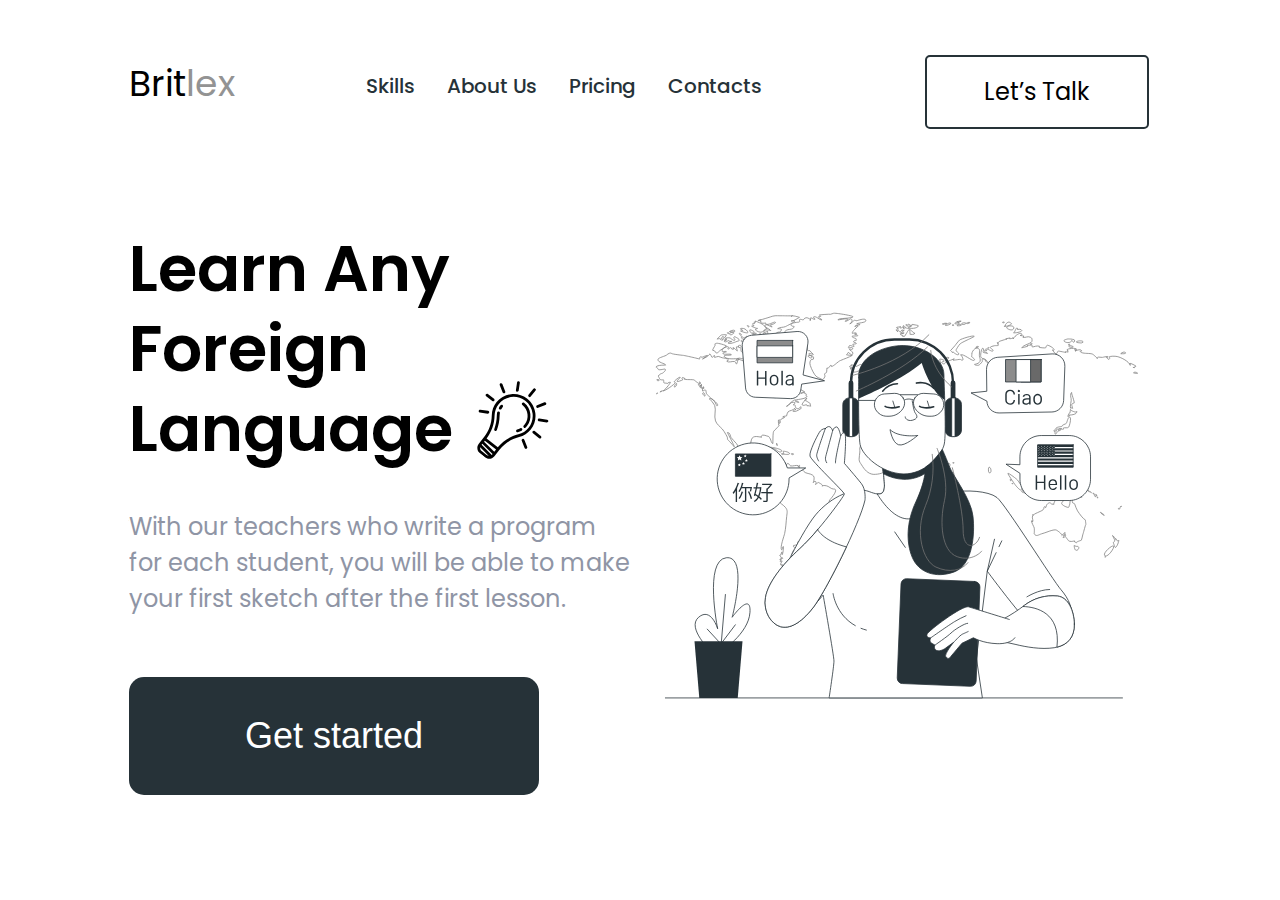
==== project_2/index.html @ 54bc0001 "add files: project_1 and project 2" ====
<!DOCTYPE html>
<html lang="en">

<head>
    <meta charset="UTF-8">
    <meta http-equiv="X-UA-Compatible" content="IE=edge">
    <meta name="viewport" content="width=device-width, initial-scale=1.0">
    <title>Document</title>
    <link rel="stylesheet" href="style.css">
    <style>
        @import url('https://fonts.googleapis.com/css2?family=Poppins:wght@100;200;300;400;500;600;700;800;900&display=swap');
    </style>
</head>

<body>
    <div class="wrapper">
        <header class="header">
            <div class="header_left">Brit<span class="header_left__color">lex</span></div>
            <nav class="header_center">
                <!-- <li><a name="firstDisplay">Home</a></li> -->
                <li><a href="skillsLink">Skills</a></li>
                <li><a href="aboutLink">About Us</a></li>
                <li><a href="pricingLink">Pricing</a></li>
                <li><a href="contactsLink">Contacts</a></li>
                <img class="header_center__burger" src="img/burger.svg" alt="menu">
            </nav>
            <button class="header_right">Let’s Talk</button>
        </header>
        <main class="content">
            <div class="firstDisplay">
                <div class="firstDisplay_left">
                    <h1 class="firstDisplay_left__headding">Learn<span> Any Foreign Language</span></h1>
                    <p class="firstDisplay_left__paragraph">With our teachers who write a program for each student, you
                        will be able to make your
                        first sketch after the first lesson.</p>
                    <button class="firstDisplay_left__btn">Get started</button>
                </div>
                <div class="firstDisplay_right"></div>
            </div>
        </main>
        <footer class=""></footer>
    </div>
</body>

</html>
---- project_2/style.css ----
html,
body {
  height: 100%;
  margin: 0;
  padding: 0;
  font-family: Poppins;
}

main {
  -webkit-box-flex: 1;
      -ms-flex: 1 1 auto;
          flex: 1 1 auto;
}

.wrapper {
  min-height: 100%;
  display: -webkit-box;
  display: -ms-flexbox;
  display: flex;
  -webkit-box-orient: vertical;
  -webkit-box-direction: normal;
      -ms-flex-direction: column;
          flex-direction: column;
}

.header {
  display: -webkit-box;
  display: -ms-flexbox;
  display: flex;
  -webkit-box-pack: justify;
      -ms-flex-pack: justify;
          justify-content: space-between;
}

.header_left {
  margin-left: 129px;
  margin-top: 57px;
  font-weight: 400;
  font-size: 36px;
  line-height: 54px;
  color: #000000;
}

.header_left__color {
  color: #939393;
}

@media (max-width: 1200px) {
  .header_left {
    margin-left: 80px;
  }
}

@media (max-width: 992px) {
  .header_left {
    margin-left: 31px;
    margin-top: 32px;
    font-size: 30px;
    line-height: 45px;
  }
}

@media (max-width: 767px) {
  .header_left {
    margin-top: 46px;
  }
}

@media (max-width: 320px) {
  .header_left {
    margin-top: 36px;
    margin-left: 14px;
  }
}

.header_center {
  display: -webkit-box;
  display: -ms-flexbox;
  display: flex;
  list-style-type: none;
  margin-top: 71px;
}

.header_center__burger {
  display: none;
}

.header_center > li > a:not(last-child) {
  margin-right: 32px;
}

.header_center > li > a {
  text-decoration: none;
  font-weight: 500;
  font-size: 20px;
  line-height: 30px;
  color: #263238;
}

@media (max-width: 992px) {
  .header_center {
    margin-top: 44px;
    font-size: 16px;
    line-height: 24px;
  }
  .header_center > li > a:not(last-child) {
    margin-right: 24px;
  }
}

@media (max-width: 767px) {
  .header_center > li > a {
    display: none;
  }
  .header_center__burger {
    display: block;
    margin-right: 38px;
    width: 30px;
  }
}

@media (max-width: 575px) {
  .header_center__burger {
    width: 42px;
  }
}

@media (max-width: 320px) {
  .header_center {
    margin-top: 36px;
  }
  .header_center__burger {
    width: 34px;
    margin-right: 16px;
  }
}

.header_right {
  margin-top: 55px;
  margin-right: 131px;
  padding: 17px 57px;
  background: white;
  border: 2px solid #263238;
  font-family: inherit;
  font-weight: 400;
  font-size: 24px;
  line-height: 36px;
  color: #000000;
  -webkit-box-sizing: border-box;
          box-sizing: border-box;
  border-radius: 5px;
}

@media (max-width: 1200px) {
  .header_right {
    margin-right: 80px;
  }
}

@media (max-width: 992px) {
  .header_right {
    margin-top: 25px;
    margin-right: 31px;
    padding: 12px 40px;
    font-size: 18px;
    line-height: 27px;
  }
}

@media (max-width: 767px) {
  .header_right {
    display: none;
  }
}

.firstDisplay {
  display: -webkit-box;
  display: -ms-flexbox;
  display: flex;
}

@media (max-width: 575px) {
  .firstDisplay {
    display: -webkit-box;
    display: -ms-flexbox;
    display: flex;
    -webkit-box-orient: vertical;
    -webkit-box-direction: reverse;
        -ms-flex-direction: column-reverse;
            flex-direction: column-reverse;
  }
}

@media (min-width: 1650px) {
  .firstDisplay {
    -webkit-box-pack: justify;
        -ms-flex-pack: justify;
            justify-content: space-between;
  }
}

.firstDisplay_left {
  background-image: url(img/bulb.svg);
  background-repeat: no-repeat;
  background-position: 83% 29%;
  margin-left: 129px;
  margin-top: 100px;
}

@media (max-width: 1100px) {
  .firstDisplay_left {
    margin-left: 70px;
  }
}

@media (max-width: 992px) {
  .firstDisplay_left {
    margin-left: 29px;
    margin-top: 80px;
    background-position: 88% 19%;
    background-size: 80px;
  }
}

@media (max-width: 767px) {
  .firstDisplay_left {
    margin-left: 40px;
    margin-top: 68px;
    background-size: 70px;
    background-position: 75% 11%;
  }
}

@media (max-width: 575px) {
  .firstDisplay_left {
    background-image: none;
    margin: 0;
    -ms-flex-item-align: center;
        align-self: center;
    display: -webkit-box;
    display: -ms-flexbox;
    display: flex;
    -webkit-box-orient: vertical;
    -webkit-box-direction: normal;
        -ms-flex-direction: column;
            flex-direction: column;
    -webkit-box-align: center;
        -ms-flex-align: center;
            align-items: center;
    text-align: center;
  }
}

.firstDisplay_left__headding {
  font-weight: 600;
  font-size: 64px;
  line-height: 80px;
  color: #000000;
  display: -webkit-box;
  display: -ms-flexbox;
  display: flex;
  -webkit-box-orient: vertical;
  -webkit-box-direction: normal;
      -ms-flex-direction: column;
          flex-direction: column;
  width: 390px;
  margin: 0;
}

@media (max-width: 992px) {
  .firstDisplay_left__headding {
    font-size: 48px;
    line-height: 64px;
  }
}

@media (max-width: 767px) {
  .firstDisplay_left__headding {
    font-size: 36px;
    line-height: 45px;
  }
}

@media (max-width: 575px) {
  .firstDisplay_left__headding {
    display: -webkit-box;
    display: -ms-flexbox;
    display: flex;
    -webkit-box-orient: horizontal;
    -webkit-box-direction: normal;
        -ms-flex-direction: row;
            flex-direction: row;
    font-size: 34px;
    line-height: 45px;
    width: auto;
    margin: 16px 42px 0;
  }
}

.firstDisplay_left__headding > span {
  display: contents;
}

@media (max-width: 320px) {
  .firstDisplay_left__headding {
    font-size: 24px;
    line-height: 36px;
    margin: 16px 50px 20px 50px;
  }
}

.firstDisplay_left__paragraph {
  font-weight: 400;
  font-size: 24px;
  line-height: 36px;
  color: #8F95A5;
  max-width: 630px;
  margin: 40px 0 60px 0;
}

@media (max-width: 1300px) {
  .firstDisplay_left__paragraph {
    max-width: 506px;
  }
}

@media (max-width: 992px) {
  .firstDisplay_left__paragraph {
    font-size: 20px;
    line-height: 30px;
    margin: 28px 0 32px 0;
    max-width: 420px;
  }
}

@media (max-width: 767px) {
  .firstDisplay_left__paragraph {
    font-size: 16px;
    line-height: 24px;
    max-width: 336px;
    margin: 25px 0 32px 0;
  }
}

@media (max-width: 575px) {
  .firstDisplay_left__paragraph {
    max-width: -webkit-fit-content;
    max-width: -moz-fit-content;
    max-width: fit-content;
    margin: 26px 42px 37px 42px;
  }
}

@media (max-width: 320px) {
  .firstDisplay_left__paragraph {
    font-size: 14px;
    line-height: 21px;
    margin: 8px 14px 24px 14px;
  }
}

.firstDisplay_left__btn {
  background: #263238;
  border-radius: 15px;
  font-weight: 400;
  font-size: 36px;
  line-height: 54px;
  color: white;
  padding: 32px 116px;
  border: none;
  -webkit-box-sizing: border-box;
          box-sizing: border-box;
}

@media (max-width: 992px) {
  .firstDisplay_left__btn {
    padding: 22px 78px;
    font-size: 24px;
    line-height: 36px;
    border-radius: 5px;
  }
}

@media (max-width: 767px) {
  .firstDisplay_left__btn {
    padding: 19px 67px;
    font-size: 18px;
    line-height: 27px;
    border-radius: 5px;
  }
}

@media (max-width: 575px) {
  .firstDisplay_left__btn {
    padding: 24px 101px;
  }
}

@media (max-width: 320px) {
  .firstDisplay_left__btn {
    padding: 18px 99px;
    margin: 16px;
    font-size: 16px;
    line-height: 24px;
  }
}

.firstDisplay_right {
  margin-top: 20px;
  background-image: url(img/firstDisplayGirl.svg);
  background-repeat: no-repeat;
  background-position: 63%;
  height: 661px;
  width: 661px;
}

@media (min-width: 1650px) {
  .firstDisplay_right {
    margin-right: 131px;
  }
}

@media (max-width: 1400px) {
  .firstDisplay_right {
    height: 640px;
    width: 560px;
    background-position: 64% 52%;
  }
}

@media (max-width: 1300px) {
  .firstDisplay_right {
    height: 660px;
    width: 524px;
    background-position: 64% 52%;
  }
}

@media (max-width: 1299.9px) and (min-width: 992.1px) {
  .firstDisplay_right {
    background-size: contain;
  }
}

@media (max-width: 992px) {
  .firstDisplay_right {
    background-position: 50% 11%;
    background-size: contain;
  }
}

@media (max-width: 767px) {
  .firstDisplay_right {
    margin-right: 16px;
    background-position: 91% 11%;
    height: 660px;
    width: 340px;
  }
}

@media (max-width: 575px) {
  .firstDisplay_right {
    margin: 0;
    width: 400px;
    height: 400px;
    -ms-flex-item-align: center;
        -ms-grid-row-align: center;
        align-self: center;
  }
}

@media (max-width: 320px) {
  .firstDisplay_right {
    width: 299px;
    height: 299px;
  }
}
/*# sourceMappingURL=style.css.map */
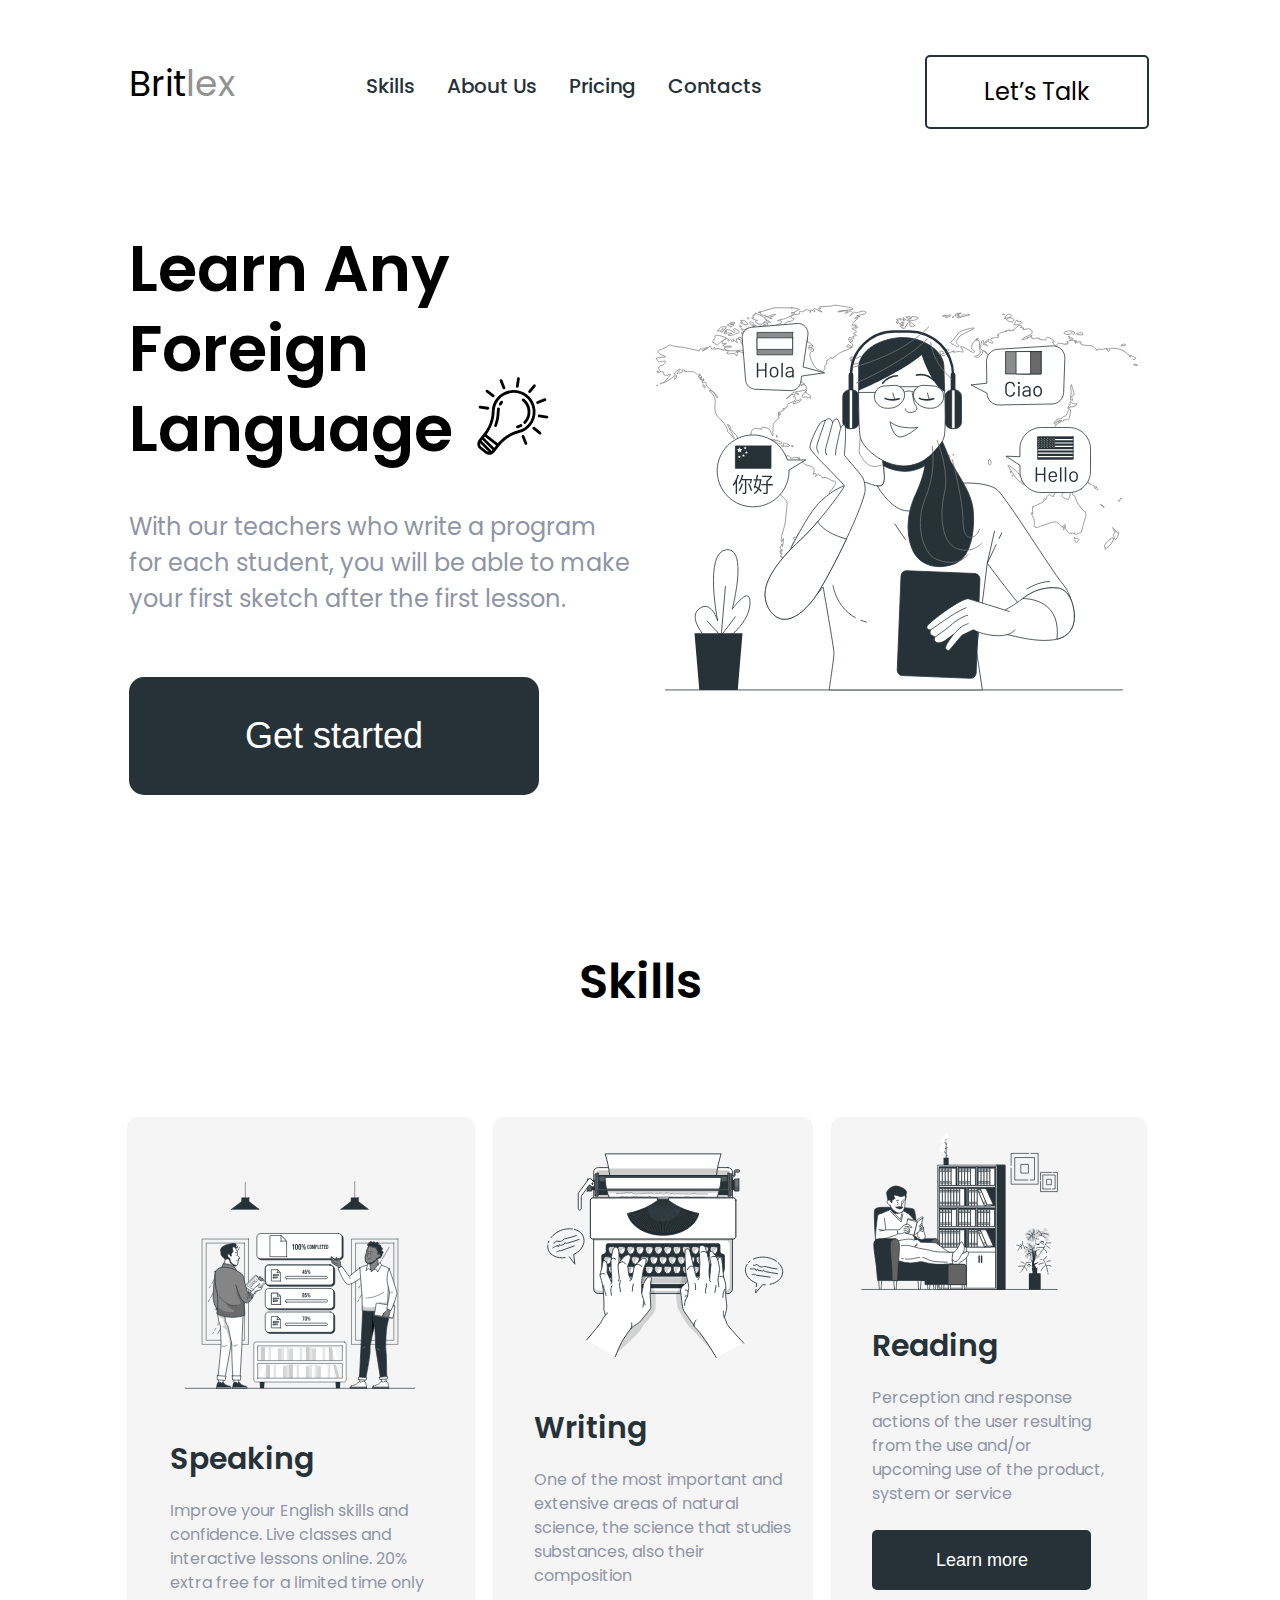
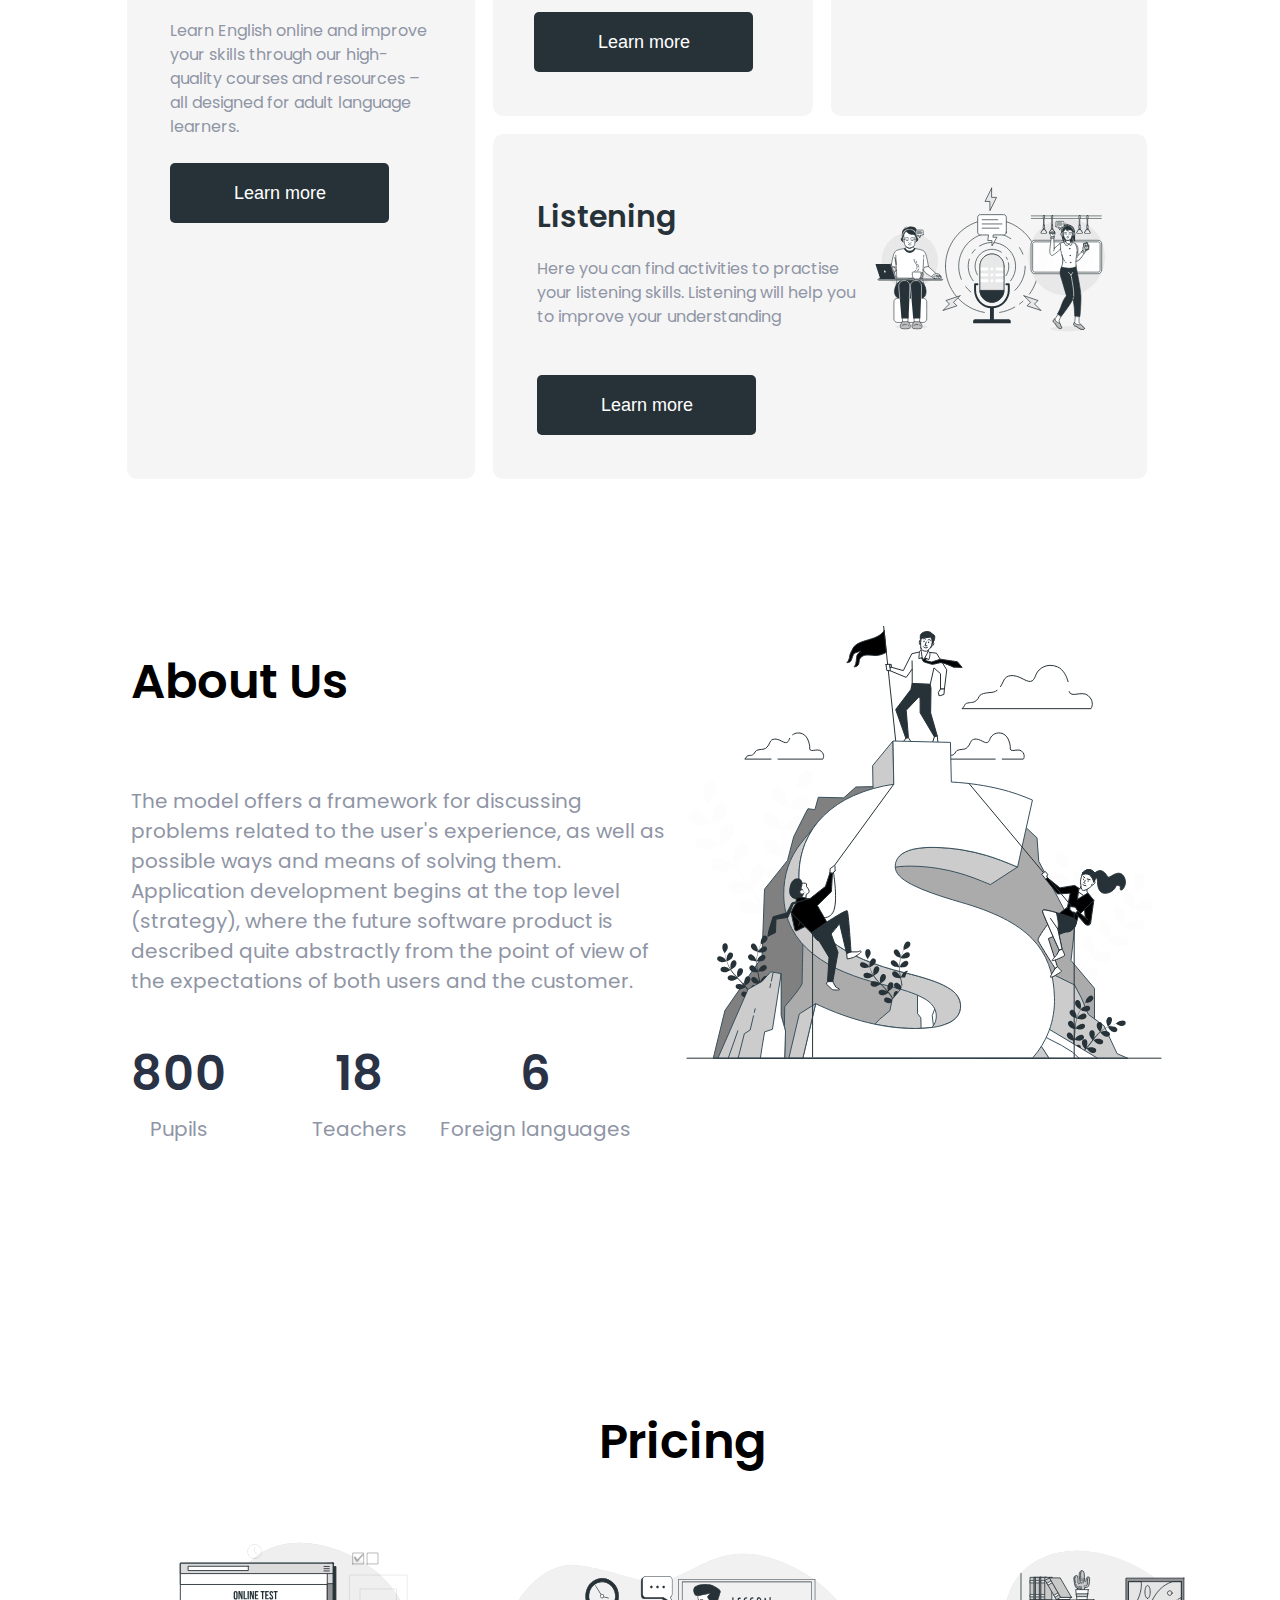
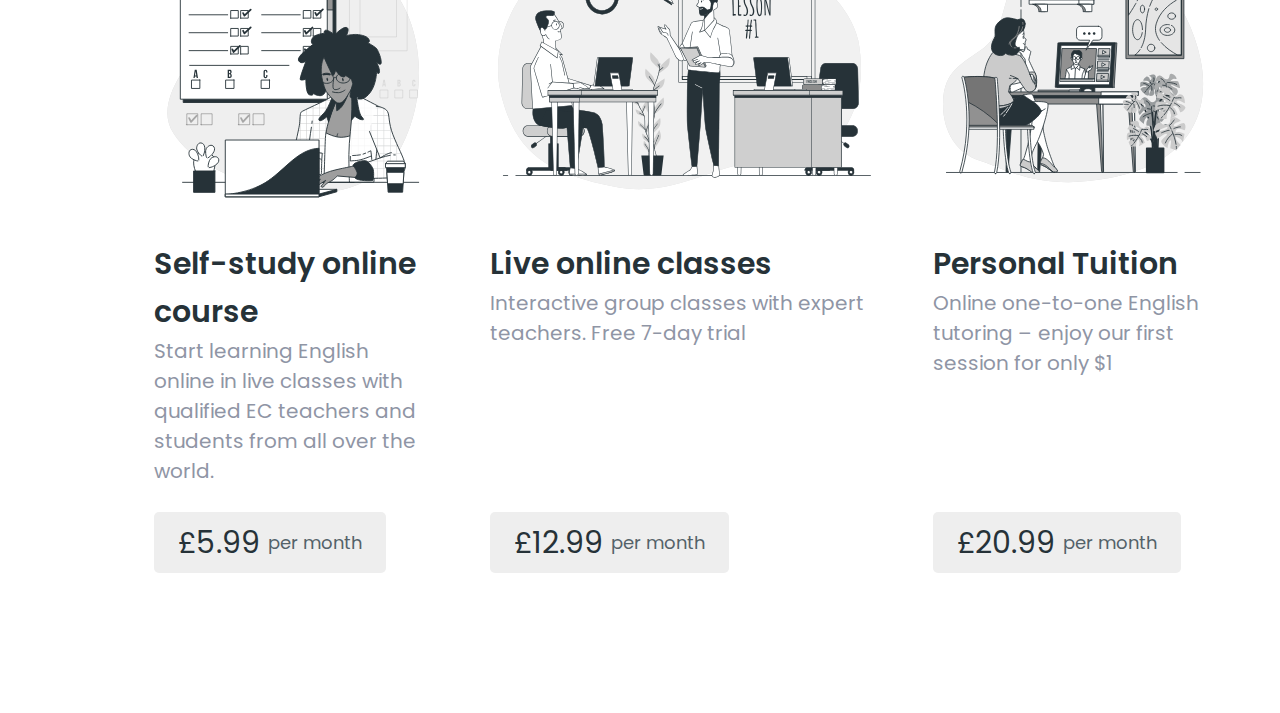
==== commit b0c1fb43: "uploading files for the second project" ====
--- a/project_2/index.html
+++ b/project_2/index.html
@@ -37,8 +37,125 @@
                 </div>
                 <div class="firstDisplay_right"></div>
             </div>
-        </main>
-        <footer class=""></footer>
+            <div class="skills">
+                <h2 class="skills_headding">Skills</h2>
+                <div class="skills_card">
+                    <div class="skills_cardOne">
+                        <div>
+                            <img src="img/cardOne.svg" alt="">
+                            <h3>Speaking</h3>
+                            <p>Improve your English skills and confidence.
+                                Live classes and interactive lessons online.
+                                20% extra free for a limited time only <br>
+                                <br>
+                                Learn English online and improve your
+                                skills through our high-quality courses
+                                and resources – all designed for adult language learners.
+                            </p>
+                        </div>
+                        <button>Learn more</button>
+                    </div>
+                    <div class="skills_cardTwo">
+                        <div>
+                            <img src="img/cardTwo.svg" alt="">
+                            <h3>Writing</h3>
+                            <p>One of the most important and extensive
+                                areas of natural science, the science that
+                                studies substances, also their composition</p>
+                        </div>
+                        <button>Learn more</button>
+                    </div>
+                    <div class="skills_cardTree">
+                        <div>
+                            <img src="img/cardTree.svg" alt="">
+                            <h3>Reading</h3>
+                            <p>Perception and response actions of the user
+                                resulting from the use and/or upcoming use
+                                of the product, system or service</p>
+                        </div>
+                        <button>Learn more</button>
+                    </div>
+                    <div class="skills_cardFour">
+                        <div class="skills_cardFour__flex">
+                            <div class="skills_cardFour__flexBlock">
+                                <img src="img/cardFour.svg" alt="">
+                                <div>
+                                    <h3>Listening</h3>
+                                    <p>Here you can find activities to practise
+                                        your listening skills. Listening will help you
+                                        to improve your understanding </p>
+                                </div>
+                            </div>
+                        </div>
+                        <button>Learn more</button>
+                    </div>
+                </div>
+            </div>
+            <div class="aboutUs">
+                <h2 class="aboutUs_headding">About Us</h2>
+                <p class="aboutUs_left">The model offers a framework for discussing problems related to the user's
+                    experience, as
+                    well as possible ways and means of solving them. Application development begins at the top
+                    level (strategy), where the future software product is described quite abstractly from the
+                    point of view of the expectations of both users and the customer.
+                </p>
+                <div class="counters_pupils">
+                    <div class="count">800</div>
+                    <div class="text">Pupils</div>
+                </div>
+                <div class="counters_teachers">
+                    <div class="count">18</div>
+                    <div class="text">Teachers</div>
+                </div>
+                <div class="counters_language">
+                    <div class="count">6</div>
+                    <div class="text">Foreign languages</div>
+                </div>
+                <div class="aboutUs_right"><img src="img/aboutUs.svg" alt="picture"></div>
+            </div>
+            <div class="pricing">
+                <h2 class="pricing_headding">Pricing</h2>
+                <div class="pricing_card online">
+                    <img src="img/pricingOne.svg" alt="picture" class="imgEl">
+                    <div class="description">
+                        <h3>Self-study online course</h3>
+                        <p>Start learning English online in live classes
+                            with qualified EC teachers and students
+                            from all over the world.</p>
+                    </div>
+                    <div class="price">
+                        <span class="price_value">£5.99</span>
+                        <span class="price_period">per month</span>
+                    </div>
+                </div>
+                <div class="pricing_card live">
+                    <img src="img/pricingTwo.svg" alt="picture" class="imgEl">
+                    <div class="description">
+                        <h3>Live online classes</h3>
+                        <p>Interactive group classes with expert
+                            teachers. Free 7-day trial</p>
+                    </div>
+                    <div class="price">
+                        <span class="price_value">£12.99</span>
+                        <span class="price_period">per month</span>
+                    </div>
+                </div>
+                <div class="pricing_card personal">
+                    <img src="img/pricingTree.svg" alt="picture" class="imgEl">
+                    <div class="description">
+                        <h3>Personal Tuition</h3>
+                        <p>Online one-to-one English tutoring – enjoy
+                            our first session for only $1</p>
+                    </div>
+                    <div class="price">
+                        <span class="price_value">£20.99</span>
+                        <span class="price_period">per month</span>
+                    </div>
+                </div>
+            </div>
+    </div>
+    </main>
+    <footer class=""></footer>
     </div>
 </body>
 
--- a/project_2/style.css
+++ b/project_2/style.css
@@ -149,6 +149,7 @@
   -webkit-box-sizing: border-box;
           box-sizing: border-box;
   border-radius: 5px;
+  cursor: pointer;
 }
 
 @media (max-width: 1200px) {
@@ -370,6 +371,7 @@
   border: none;
   -webkit-box-sizing: border-box;
           box-sizing: border-box;
+  cursor: pointer;
 }
 
 @media (max-width: 992px) {
@@ -410,7 +412,6 @@
   background-image: url(img/firstDisplayGirl.svg);
   background-repeat: no-repeat;
   background-position: 63%;
-  height: 661px;
   width: 661px;
 }
 
@@ -422,7 +423,6 @@
 
 @media (max-width: 1400px) {
   .firstDisplay_right {
-    height: 640px;
     width: 560px;
     background-position: 64% 52%;
   }
@@ -430,7 +430,6 @@
 
 @media (max-width: 1300px) {
   .firstDisplay_right {
-    height: 660px;
     width: 524px;
     background-position: 64% 52%;
   }
@@ -453,7 +452,6 @@
   .firstDisplay_right {
     margin-right: 16px;
     background-position: 91% 11%;
-    height: 660px;
     width: 340px;
   }
 }
@@ -462,7 +460,6 @@
   .firstDisplay_right {
     margin: 0;
     width: 400px;
-    height: 400px;
     -ms-flex-item-align: center;
         -ms-grid-row-align: center;
         align-self: center;
@@ -472,7 +469,942 @@
 @media (max-width: 320px) {
   .firstDisplay_right {
     width: 299px;
-    height: 299px;
-  }
+  }
+}
+
+.skills {
+  display: -webkit-box;
+  display: -ms-flexbox;
+  display: flex;
+  -webkit-box-orient: vertical;
+  -webkit-box-direction: normal;
+      -ms-flex-direction: column;
+          flex-direction: column;
+  -webkit-box-align: center;
+      -ms-flex-align: center;
+          align-items: center;
+}
+
+@media (max-width: 992px) {
+  .skills {
+    margin-top: 72px;
+  }
+}
+
+.skills_headding {
+  font-weight: 600;
+  font-size: 48px;
+  line-height: 80px;
+  color: #000000;
+  margin-top: 147px;
+  margin-bottom: 0;
+}
+
+@media (max-width: 992px) {
+  .skills_headding {
+    margin-top: 0;
+    font-size: 36px;
+  }
+}
+
+.skills_card {
+  display: -ms-grid;
+  display: grid;
+  -ms-grid-columns: (1fr)[3];
+      grid-template-columns: repeat(3, 1fr);
+  -ms-grid-rows: 1fr 0.64fr;
+      grid-template-rows: 1fr 0.64fr;
+      grid-template-areas: "one two tree"+ "one four four";
+  grid-gap: 18px;
+  margin: 95px 133px 76px 127px;
+}
+
+@media (max-width: 1044px) {
+  .skills_card {
+    margin: 53px 26px 106px 32px;
+  }
+}
+
+@media (max-width: 950px) {
+  .skills_card {
+    margin: 36px 30px 52px 30px;
+  }
+}
+
+@media (max-width: 767px) {
+  .skills_card {
+    margin-bottom: 16px;
+  }
+}
+
+@media (max-width: 724px) {
+  .skills_card {
+    -ms-grid-columns: 1fr 1fr;
+        grid-template-columns: 1fr 1fr;
+    -ms-grid-rows: 1fr 1fr;
+        grid-template-rows: 1fr 1fr;
+        grid-template-areas: "one two"+ "tree four";
+  }
+}
+
+@media (max-width: 486px) {
+  .skills_card {
+    -ms-grid-columns: 1fr;
+        grid-template-columns: 1fr;
+    -ms-grid-rows: 1fr 0.8fr 0.8fr 0.8fr;
+        grid-template-rows: 1fr 0.8fr 0.8fr 0.8fr;
+        grid-template-areas: "one"+ "two"+ "tree"+ "four";
+  }
+}
+
+.skills_cardOne {
+  -ms-grid-row: 1;
+  -ms-grid-row-span: 2;
+  -ms-grid-column: 1;
+  grid-area: one;
+  padding: 35px 45px 92px 43px;
+}
+
+@media (max-width: 1044px) {
+  .skills_cardOne {
+    padding: 0 21px 52px 22px;
+  }
+}
+
+@media (max-width: 950px) {
+  .skills_cardOne {
+    padding: 31px 10px 37px 17px;
+  }
+}
+
+@media (max-width: 575px) {
+  .skills_cardOne {
+    display: -webkit-box;
+    display: -ms-flexbox;
+    display: flex;
+    -webkit-box-orient: vertical;
+    -webkit-box-direction: normal;
+        -ms-flex-direction: column;
+            flex-direction: column;
+    -webkit-box-pack: justify;
+        -ms-flex-pack: justify;
+            justify-content: space-between;
+    padding: 31px 10px 28px 17px;
+  }
+  .skills_cardOne > button {
+    -ms-flex-item-align: start;
+        -ms-grid-row-align: start;
+        align-self: start;
+  }
+}
+
+.skills_cardTwo {
+  -ms-grid-row: 1;
+  -ms-grid-column: 2;
+  grid-area: two;
+  padding: 4px 19px 44px 41px;
+}
+
+@media (max-width: 1044px) {
+  .skills_cardTwo {
+    padding: 5px 10px 30px 29px;
+  }
+}
+
+@media (max-width: 992px) {
+  .skills_cardTwo {
+    padding: 14px 24px 28px 16px;
+    display: -webkit-box;
+    display: -ms-flexbox;
+    display: flex;
+    -webkit-box-orient: vertical;
+    -webkit-box-direction: normal;
+        -ms-flex-direction: column;
+            flex-direction: column;
+    -webkit-box-pack: justify;
+        -ms-flex-pack: justify;
+            justify-content: space-between;
+  }
+  .skills_cardTwo > button {
+    -ms-flex-item-align: start;
+        -ms-grid-row-align: start;
+        align-self: start;
+  }
+}
+
+@media (max-width: 575px) {
+  .skills_cardTwo {
+    /*                 display: flex;
+                flex-direction: column;
+                justify-content: space-between; */
+    padding: 31px 10px 28px 17px;
+  }
+}
+
+.skills_cardTree {
+  -ms-grid-row: 1;
+  -ms-grid-column: 3;
+  grid-area: tree;
+  padding: 9px 43px 44px 41px;
+}
+
+.skills_cardTree div > img {
+  margin-left: -40px;
+}
+
+@media (max-width: 1044px) {
+  .skills_cardTree {
+    padding: 16px 43px 32px 23px;
+  }
+  .skills_cardTree div > img {
+    margin-left: -22px;
+  }
+}
+
+@media (max-width: 992px) {
+  .skills_cardTree {
+    padding: 2px 14px 28px 18px;
+    display: -webkit-box;
+    display: -ms-flexbox;
+    display: flex;
+    -webkit-box-orient: vertical;
+    -webkit-box-direction: normal;
+        -ms-flex-direction: column;
+            flex-direction: column;
+    -webkit-box-pack: justify;
+        -ms-flex-pack: justify;
+            justify-content: space-between;
+  }
+  .skills_cardTree div > img {
+    margin-left: -17px;
+  }
+  .skills_cardTree > button {
+    -ms-flex-item-align: start;
+        -ms-grid-row-align: start;
+        align-self: start;
+  }
+}
+
+@media (max-width: 575px) {
+  .skills_cardTree {
+    padding: 22px 10px 28px 17px;
+  }
+}
+
+.skills_cardFour {
+  -ms-grid-row: 2;
+  -ms-grid-column: 2;
+  -ms-grid-column-span: 2;
+  grid-area: four;
+  padding: 43px 25px 44px 44px;
+}
+
+.skills_cardFour__flex {
+  display: -webkit-box;
+  display: -ms-flexbox;
+  display: flex;
+  -webkit-box-orient: vertical;
+  -webkit-box-direction: normal;
+      -ms-flex-direction: column;
+          flex-direction: column;
+}
+
+.skills_cardFour__flex > h3 {
+  font-weight: 600;
+  font-size: 30px;
+  line-height: 80px;
+  color: #263238;
+  margin: 0;
+}
+
+.skills_cardFour__flex > p {
+  font-weight: 400;
+  font-size: 16px;
+  line-height: 24px;
+  color: #8F95A5;
+  margin: 0;
+}
+
+.skills_cardFour__flexBlock {
+  display: -webkit-box;
+  display: -ms-flexbox;
+  display: flex;
+  -webkit-box-orient: horizontal;
+  -webkit-box-direction: reverse;
+      -ms-flex-direction: row-reverse;
+          flex-direction: row-reverse;
+}
+
+@media (max-width: 1044px) {
+  .skills_cardFour {
+    padding: 3px 18px 34px 29px;
+  }
+  .skills_cardFour div > h3 {
+    font-size: 22px;
+  }
+  .skills_cardFour div > p {
+    font-size: 14px;
+    line-height: 21px;
+  }
+}
+
+@media (max-width: 950px) {
+  .skills_cardFour {
+    padding: 3px 18px 28px 22px;
+  }
+  .skills_cardFour div > h3 {
+    font-size: 20px;
+  }
+  .skills_cardFour div > p {
+    font-size: 13px;
+    line-height: 20px;
+  }
+}
+
+@media (max-width: 724px) {
+  .skills_cardFour__flexBlock {
+    -webkit-box-orient: vertical;
+    -webkit-box-direction: normal;
+        -ms-flex-direction: column;
+            flex-direction: column;
+  }
+}
+
+@media (max-width: 575px) {
+  .skills_cardFour {
+    display: -webkit-box;
+    display: -ms-flexbox;
+    display: flex;
+    -webkit-box-orient: vertical;
+    -webkit-box-direction: normal;
+        -ms-flex-direction: column;
+            flex-direction: column;
+    -webkit-box-pack: justify;
+        -ms-flex-pack: justify;
+            justify-content: space-between;
+    padding: 31px 10px 28px 17px;
+  }
+  .skills_cardFour > button {
+    -ms-flex-item-align: start;
+        -ms-grid-row-align: start;
+        align-self: start;
+  }
+}
+
+.skills_cardOne, .skills_cardTwo, .skills_cardTree, .skills_cardFour {
+  background: #F5F5F5;
+  border-radius: 10px;
+  -webkit-box-sizing: border-box;
+          box-sizing: border-box;
+}
+
+.skills_cardOne div > h3, .skills_cardTwo div > h3, .skills_cardTree div > h3, .skills_cardFour div > h3 {
+  font-weight: 600;
+  font-size: 30px;
+  line-height: 80px;
+  color: #263238;
+  margin: 0;
+}
+
+@media (max-width: 1044px) {
+  .skills_cardOne div > h3, .skills_cardTwo div > h3, .skills_cardTree div > h3, .skills_cardFour div > h3 {
+    font-size: 22px;
+  }
+}
+
+@media (max-width: 950px) {
+  .skills_cardOne div > h3, .skills_cardTwo div > h3, .skills_cardTree div > h3, .skills_cardFour div > h3 {
+    font-size: 20px;
+  }
+}
+
+.skills_cardOne div > p, .skills_cardTwo div > p, .skills_cardTree div > p, .skills_cardFour div > p {
+  font-weight: 400;
+  font-size: 16px;
+  line-height: 24px;
+  color: #8F95A5;
+  margin: 0;
+}
+
+@media (max-width: 1044px) {
+  .skills_cardOne div > p, .skills_cardTwo div > p, .skills_cardTree div > p, .skills_cardFour div > p {
+    font-size: 14px;
+    line-height: 21px;
+  }
+}
+
+@media (max-width: 950px) {
+  .skills_cardOne div > p, .skills_cardTwo div > p, .skills_cardTree div > p, .skills_cardFour div > p {
+    font-size: 13px;
+    line-height: 20px;
+  }
+}
+
+.skills_cardOne div > img, .skills_cardTwo div > img, .skills_cardTree div > img, .skills_cardFour div > img {
+  max-width: 390px;
+  max-height: 390px;
+}
+
+@media (max-width: 1300px) {
+  .skills_cardOne div > img, .skills_cardTwo div > img, .skills_cardTree div > img, .skills_cardFour div > img {
+    max-width: 260px;
+    max-height: 260px;
+  }
+}
+
+@media (max-width: 992px) {
+  .skills_cardOne div > img, .skills_cardTwo div > img, .skills_cardTree div > img, .skills_cardFour div > img {
+    max-height: 173px;
+  }
+}
+
+@media (max-width: 575px) {
+  .skills_cardOne div > img, .skills_cardTwo div > img, .skills_cardTree div > img, .skills_cardFour div > img {
+    max-width: 200px;
+  }
+}
+
+.skills_cardOne > button, .skills_cardTwo > button, .skills_cardTree > button, .skills_cardFour > button {
+  background: #263238;
+  border-radius: 5px;
+  font-weight: 500;
+  font-size: 18px;
+  line-height: 27px;
+  color: #FFFFFF;
+  padding: 17px 63px 16px 64px;
+  -webkit-box-sizing: border-box;
+          box-sizing: border-box;
+  margin: 0;
+  margin-top: 24px;
+  border: none;
+  cursor: pointer;
+}
+
+@media (max-width: 1044px) {
+  .skills_cardOne > button, .skills_cardTwo > button, .skills_cardTree > button, .skills_cardFour > button {
+    padding: 16px 41px 16px 42px;
+  }
+}
+
+@media (max-width: 950px) {
+  .skills_cardOne > button, .skills_cardTwo > button, .skills_cardTree > button, .skills_cardFour > button {
+    padding: 14px 41px 14px 42px;
+    font-size: 16px;
+  }
+}
+
+@media (max-width: 575px) {
+  .skills_cardOne > button, .skills_cardTwo > button, .skills_cardTree > button, .skills_cardFour > button {
+    padding: 14px 54px;
+    font-size: 14px;
+    line-height: 21px;
+  }
+}
+
+@media (max-width: 486px) {
+  .skills_cardOne > button, .skills_cardTwo > button, .skills_cardTree > button, .skills_cardFour > button {
+    -ms-flex-item-align: start;
+        -ms-grid-row-align: start;
+        align-self: start;
+  }
+}
+
+@media (max-width: 320px) {
+  .skills_cardOne, .skills_cardTwo, .skills_cardTree, .skills_cardFour {
+    padding: 8px 16px 38px 16px;
+  }
+}
+
+.aboutUs {
+  margin-left: 131px;
+  display: -ms-grid;
+  display: grid;
+  -ms-grid-rows: 0.6fr 1fr 1fr;
+      grid-template-rows: 0.6fr 1fr 1fr;
+  -ms-grid-columns: 0.3fr 0.3fr 0.3fr 1fr;
+      grid-template-columns: 0.3fr 0.3fr 0.3fr 1fr;
+      grid-template-areas: "headding headding headding imageEl"+ "paragraph paragraph paragraph imageEl"+ "pupils teachers language imageEl";
+}
+
+@media (max-width: 992px) {
+  .aboutUs {
+    margin-left: 31px;
+    -ms-grid-columns: 0.2fr 0.3fr 0.3fr 336px;
+        grid-template-columns: 0.2fr 0.3fr 0.3fr 336px;
+  }
+}
+
+@media (max-width: 767px) {
+  .aboutUs {
+    -ms-grid-rows: 0.1fr 1fr 0.8fr;
+        grid-template-rows: 0.1fr 1fr 0.8fr;
+    -ms-grid-columns: 0.2fr 0.35fr 0.3fr 336px;
+        grid-template-columns: 0.2fr 0.35fr 0.3fr 336px;
+  }
+}
+
+@media (max-width: 575px) {
+  .aboutUs {
+    -ms-grid-rows: 0.4fr 1fr 0.4fr 0.2fr;
+        grid-template-rows: 0.4fr 1fr 0.4fr 0.2fr;
+    -ms-grid-columns: 1fr 1fr 1fr;
+        grid-template-columns: 1fr 1fr 1fr;
+        grid-template-areas: "headding headding headding"+ "imageEl imageEl imageEl"+ "paragraph paragraph paragraph"+ "pupils teachers language";
+    margin-left: 33px;
+    margin-right: 32px;
+  }
+}
+
+@media (max-width: 500px) {
+  .aboutUs {
+    -ms-grid-rows: 0.4fr 1fr 0.4fr 0.2fr 0.2fr 0.2fr;
+        grid-template-rows: 0.4fr 1fr 0.4fr 0.2fr 0.2fr 0.2fr;
+    -ms-grid-columns: 1fr;
+        grid-template-columns: 1fr;
+        grid-template-areas: "headding"+ "imageEl"+ "paragraph"+ "pupils"+ "teachers"+ "language";
+    margin-left: 18px;
+    margin-right: 18px;
+    -webkit-box-pack: center;
+        -ms-flex-pack: center;
+            justify-content: center;
+  }
+}
+
+.aboutUs_headding {
+  font-weight: 600;
+  font-size: 48px;
+  line-height: 80px;
+  color: #000000;
+  -ms-grid-row: 1;
+  -ms-grid-column: 1;
+  -ms-grid-column-span: 3;
+  grid-area: headding;
+  margin-top: 49px;
+  -ms-flex-item-align: center;
+      -ms-grid-row-align: center;
+      align-self: center;
+}
+
+@media (max-width: 992px) {
+  .aboutUs_headding {
+    margin-top: 0;
+    -ms-flex-item-align: start;
+        align-self: flex-start;
+    font-size: 36px;
+  }
+}
+
+@media (max-width: 767px) {
+  .aboutUs_headding {
+    font-size: 30px;
+  }
+}
+
+@media (max-width: 575px) {
+  .aboutUs_headding {
+    -ms-flex-item-align: center;
+        -ms-grid-row-align: center;
+        align-self: center;
+    -ms-grid-column-align: center;
+        justify-self: center;
+  }
+}
+
+.aboutUs_left {
+  -ms-grid-row: 2;
+  -ms-grid-column: 1;
+  -ms-grid-column-span: 3;
+  grid-area: paragraph;
+}
+
+.aboutUs > p {
+  font-weight: 400;
+  font-size: 20px;
+  line-height: 30px;
+  color: #8F95A5;
+  margin: 0;
+  max-width: 635px;
+  margin-bottom: 6px;
+  margin-top: 24px;
+}
+
+@media (max-width: 992px) {
+  .aboutUs > p {
+    margin-top: 0;
+    font-size: 16px;
+    line-height: 24px;
+  }
+}
+
+@media (max-width: 767px) {
+  .aboutUs > p {
+    font-size: 14px;
+    line-height: 21px;
+  }
+}
+
+@media (max-width: 575px) {
+  .aboutUs > p {
+    text-align: center;
+  }
+}
+
+@media (max-width: 320px) {
+  .aboutUs > p {
+    margin-left: 16px;
+    margin-right: 16px;
+  }
+}
+
+.aboutUs .counters_pupils {
+  -ms-grid-row: 3;
+  -ms-grid-column: 1;
+  grid-area: pupils;
+}
+
+.aboutUs .counters_teachers {
+  -ms-grid-row: 3;
+  -ms-grid-column: 2;
+  grid-area: teachers;
+}
+
+.aboutUs .counters_language {
+  -ms-grid-row: 3;
+  -ms-grid-column: 3;
+  grid-area: language;
+  margin-left: -54px;
+}
+
+@media (max-width: 500px) {
+  .aboutUs .counters_language {
+    margin-left: 0;
+  }
+}
+
+.aboutUs .counters_pupils,
+.aboutUs .counters_teachers,
+.aboutUs .counters_language {
+  margin-top: 32px;
+  text-align: center;
+  -ms-grid-column-align: left;
+      justify-self: left;
+}
+
+@media (max-width: 992px) {
+  .aboutUs .counters_pupils,
+  .aboutUs .counters_teachers,
+  .aboutUs .counters_language {
+    margin-top: 8px;
+  }
+}
+
+@media (max-width: 575px) {
+  .aboutUs .counters_pupils,
+  .aboutUs .counters_teachers,
+  .aboutUs .counters_language {
+    -ms-grid-column-align: center;
+        justify-self: center;
+  }
+}
+
+.aboutUs .text {
+  font-weight: 400;
+  font-size: 20px;
+  line-height: 30px;
+  color: #8F95A5;
+  margin: 0;
+  max-width: 635px;
+}
+
+@media (max-width: 992px) {
+  .aboutUs .text {
+    font-size: 16px;
+    line-height: 24px;
+  }
+}
+
+@media (max-width: 767px) {
+  .aboutUs .text {
+    font-size: 13px;
+    line-height: 20px;
+  }
+}
+
+.aboutUs .count {
+  font-weight: 600;
+  font-size: 48px;
+  line-height: 80px;
+  color: #2A3246;
+}
+
+@media (max-width: 992px) {
+  .aboutUs .count {
+    font-size: 30px;
+  }
+}
+
+@media (max-width: 767px) {
+  .aboutUs .count {
+    font-size: 22px;
+    line-height: 60px;
+  }
+}
+
+.aboutUs_right {
+  -ms-grid-row: 1;
+  -ms-grid-row-span: 3;
+  -ms-grid-column: 4;
+  grid-area: imageEl;
+}
+
+@media (min-width: 1600px) {
+  .aboutUs_right {
+    display: -webkit-box;
+    display: -ms-flexbox;
+    display: flex;
+    -webkit-box-pack: center;
+        -ms-flex-pack: center;
+            justify-content: center;
+  }
+}
+
+@media (max-width: 992px) {
+  .aboutUs_right {
+    place-self: center;
+  }
+  .aboutUs_right > img {
+    max-width: 336px;
+  }
+}
+
+@media (max-width: 992px) and (max-width: 320px) {
+  .aboutUs_right > img {
+    max-width: 320px;
+  }
+}
+
+.pricing {
+  margin-left: 130px;
+  margin-right: 130px;
+  margin: auto 130px 140px;
+  display: -ms-grid;
+  display: grid;
+  -ms-grid-rows: 0.2fr 1fr;
+      grid-template-rows: 0.2fr 1fr;
+  -ms-grid-columns: 1fr 1fr 1fr;
+      grid-template-columns: 1fr 1fr 1fr;
+      grid-template-areas: "headdingPr headdingPr headdingPr"+ "online live personal";
+  grid-gap: 8px;
+}
+
+@media (max-width: 992px) {
+  .pricing {
+    margin-left: 30px;
+    margin-right: 30px;
+  }
+}
+
+@media (max-width: 767px) {
+  .pricing {
+    grid-gap: 0;
+  }
+}
+
+.pricing_headding {
+  -ms-grid-row: 1;
+  -ms-grid-column: 1;
+  -ms-grid-column-span: 3;
+  grid-area: headdingPr;
+  text-align: center;
+  font-weight: 600;
+  font-size: 48px;
+  line-height: 80px;
+  color: #000000;
+  margin: 160px 0 40px 0;
+}
+
+@media (max-width: 992px) {
+  .pricing_headding {
+    font-size: 36px;
+    margin: 90px 0 24px 0;
+  }
+}
+
+.pricing_card {
+  display: -ms-grid;
+  display: grid;
+  -ms-grid-columns: 1fr;
+      grid-template-columns: 1fr;
+  -ms-grid-rows: 1fr 0.8fr 0.1fr;
+      grid-template-rows: 1fr 0.8fr 0.1fr;
+  padding: 0 24px;
+}
+
+@media (max-width: 1200px) {
+  .pricing_card {
+    -ms-grid-rows: 1fr 200px 0.1fr;
+        grid-template-rows: 1fr 200px 0.1fr;
+  }
+}
+
+@media (max-width: 767px) {
+  .pricing_card {
+    -ms-grid-rows: 1fr 140px 0.1fr;
+        grid-template-rows: 1fr 140px 0.1fr;
+  }
+}
+
+.pricing_card > div > h3,
+.pricing_card > div > p {
+  margin: 0;
+}
+
+.pricing_card > div > h3 {
+  font-weight: 600;
+  font-size: 30px;
+  line-height: 48px;
+  color: #263238;
+}
+
+@media (max-width: 992px) {
+  .pricing_card > div > h3 {
+    font-size: 22px;
+    line-height: 34px;
+  }
+}
+
+@media (max-width: 767px) {
+  .pricing_card > div > h3 {
+    font-size: 20px;
+    line-height: 28px;
+  }
+}
+
+.pricing_card > div > p {
+  font-weight: 400;
+  font-size: 20px;
+  line-height: 30px;
+  color: #8F95A5;
+}
+
+@media (max-width: 992px) {
+  .pricing_card > div > p {
+    font-size: 16px;
+    line-height: 24px;
+  }
+}
+
+@media (max-width: 767px) {
+  .pricing_card > div > p {
+    font-size: 14px;
+    line-height: 21px;
+  }
+}
+
+.pricing_card > img {
+  max-height: 280px;
+  margin-bottom: 30px;
+}
+
+@media (max-width: 992px) {
+  .pricing_card > img {
+    max-width: 267px;
+    max-height: 200px;
+    margin-bottom: 18px;
+  }
+}
+
+@media (max-width: 767px) {
+  .pricing_card > img {
+    max-width: 200px;
+    max-height: 200px;
+  }
+}
+
+.pricing_card .price {
+  background: #EEEEEE;
+  border-radius: 5px;
+  padding: 8px 24px;
+  margin-top: 24px;
+  justify-self: start;
+  display: -webkit-box;
+  display: -ms-flexbox;
+  display: flex;
+}
+
+@media (max-width: 767px) {
+  .pricing_card .price {
+    padding: 8px 14px;
+  }
+}
+
+.pricing_card .price_value {
+  font-weight: 400;
+  font-size: 30px;
+  line-height: 45px;
+  color: #263238;
+}
+
+.pricing_card .price_period {
+  font-weight: 400;
+  font-size: 18px;
+  line-height: 27px;
+  color: #546269;
+  -ms-flex-item-align: center;
+      -ms-grid-row-align: center;
+      align-self: center;
+  margin-left: 8px;
+}
+
+@media (max-width: 992px) {
+  .pricing_card .price_value {
+    font-size: 24px;
+    line-height: 36px;
+  }
+  .pricing_card .price_period {
+    font-size: 16px;
+    line-height: 24px;
+  }
+}
+
+@media (max-width: 767px) {
+  .pricing_card .price_value {
+    font-size: 22px;
+    line-height: 33px;
+  }
+}
+
+.pricing .online {
+  -ms-grid-row: 2;
+  -ms-grid-column: 1;
+  grid-area: online;
+}
+
+.pricing .live {
+  -ms-grid-row: 2;
+  -ms-grid-column: 2;
+  grid-area: live;
+}
+
+.pricing .personal {
+  -ms-grid-row: 2;
+  -ms-grid-column: 3;
+  grid-area: personal;
 }
 /*# sourceMappingURL=style.css.map */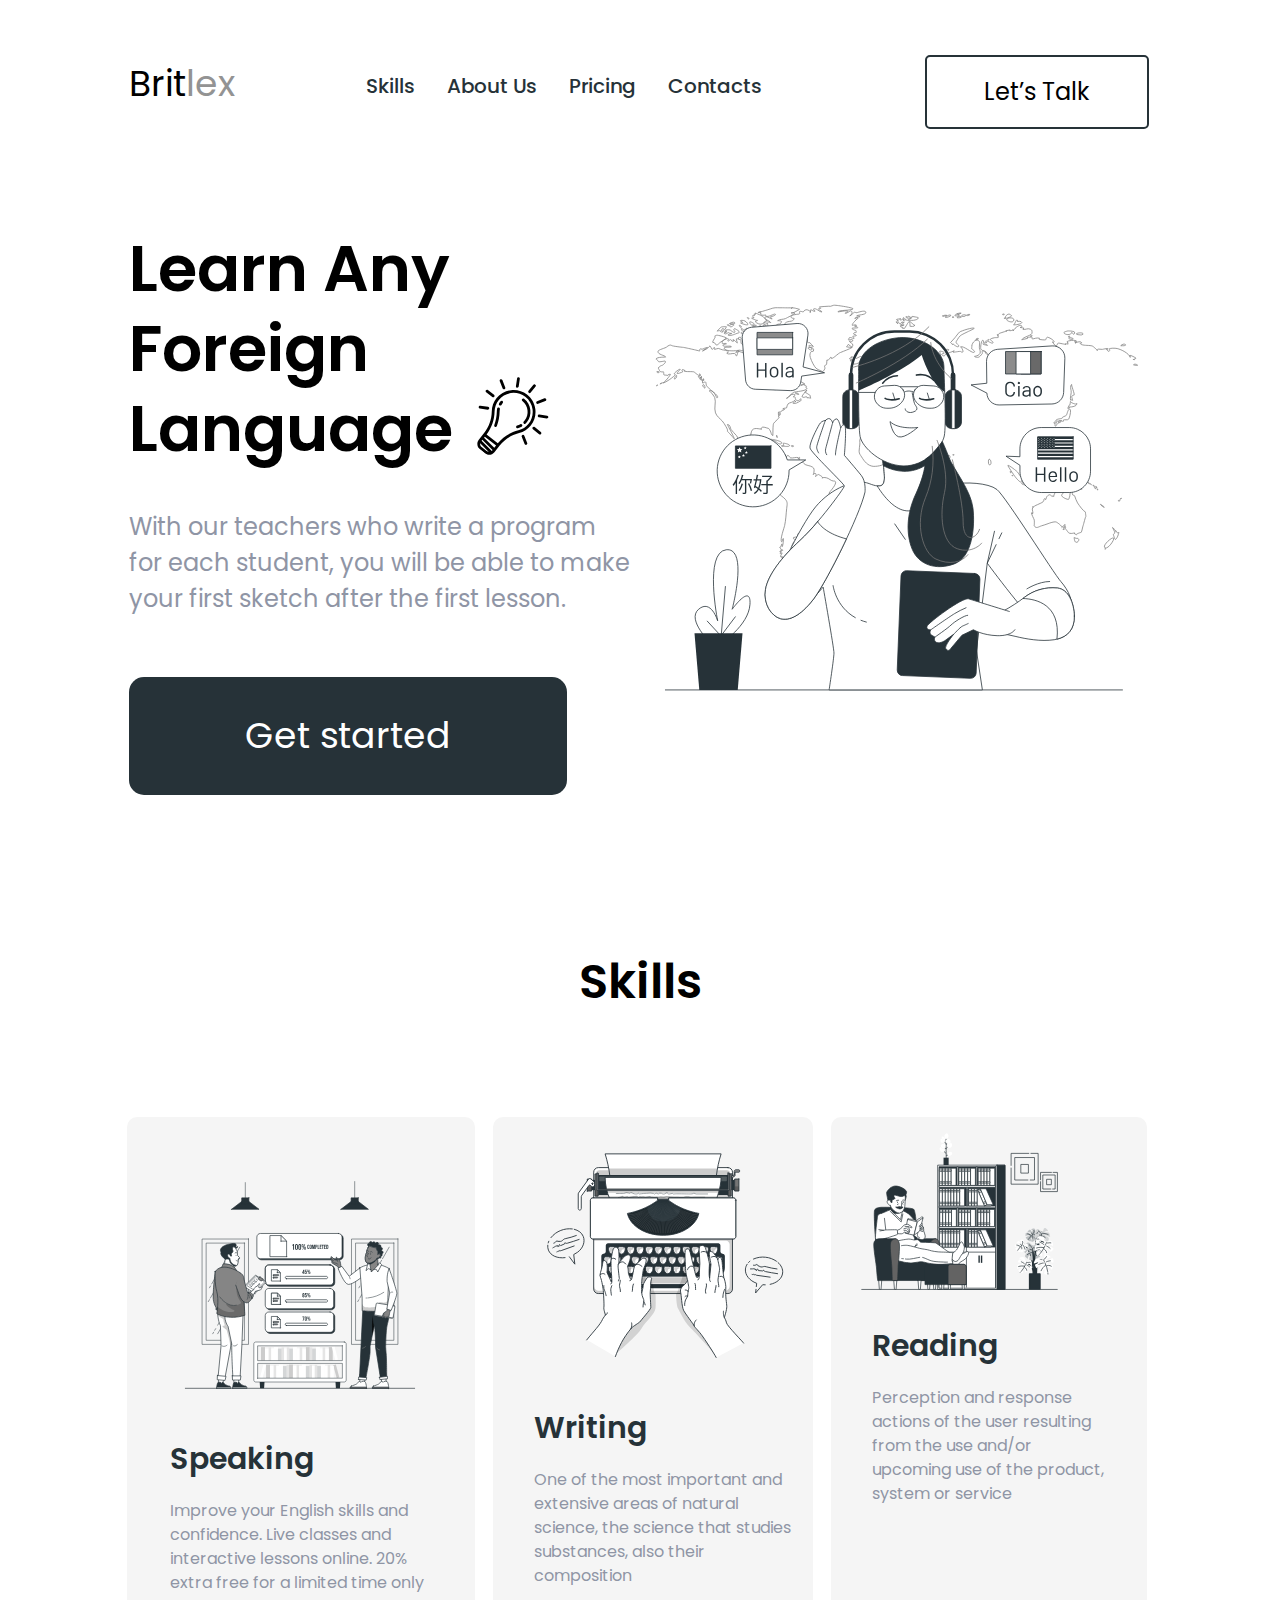
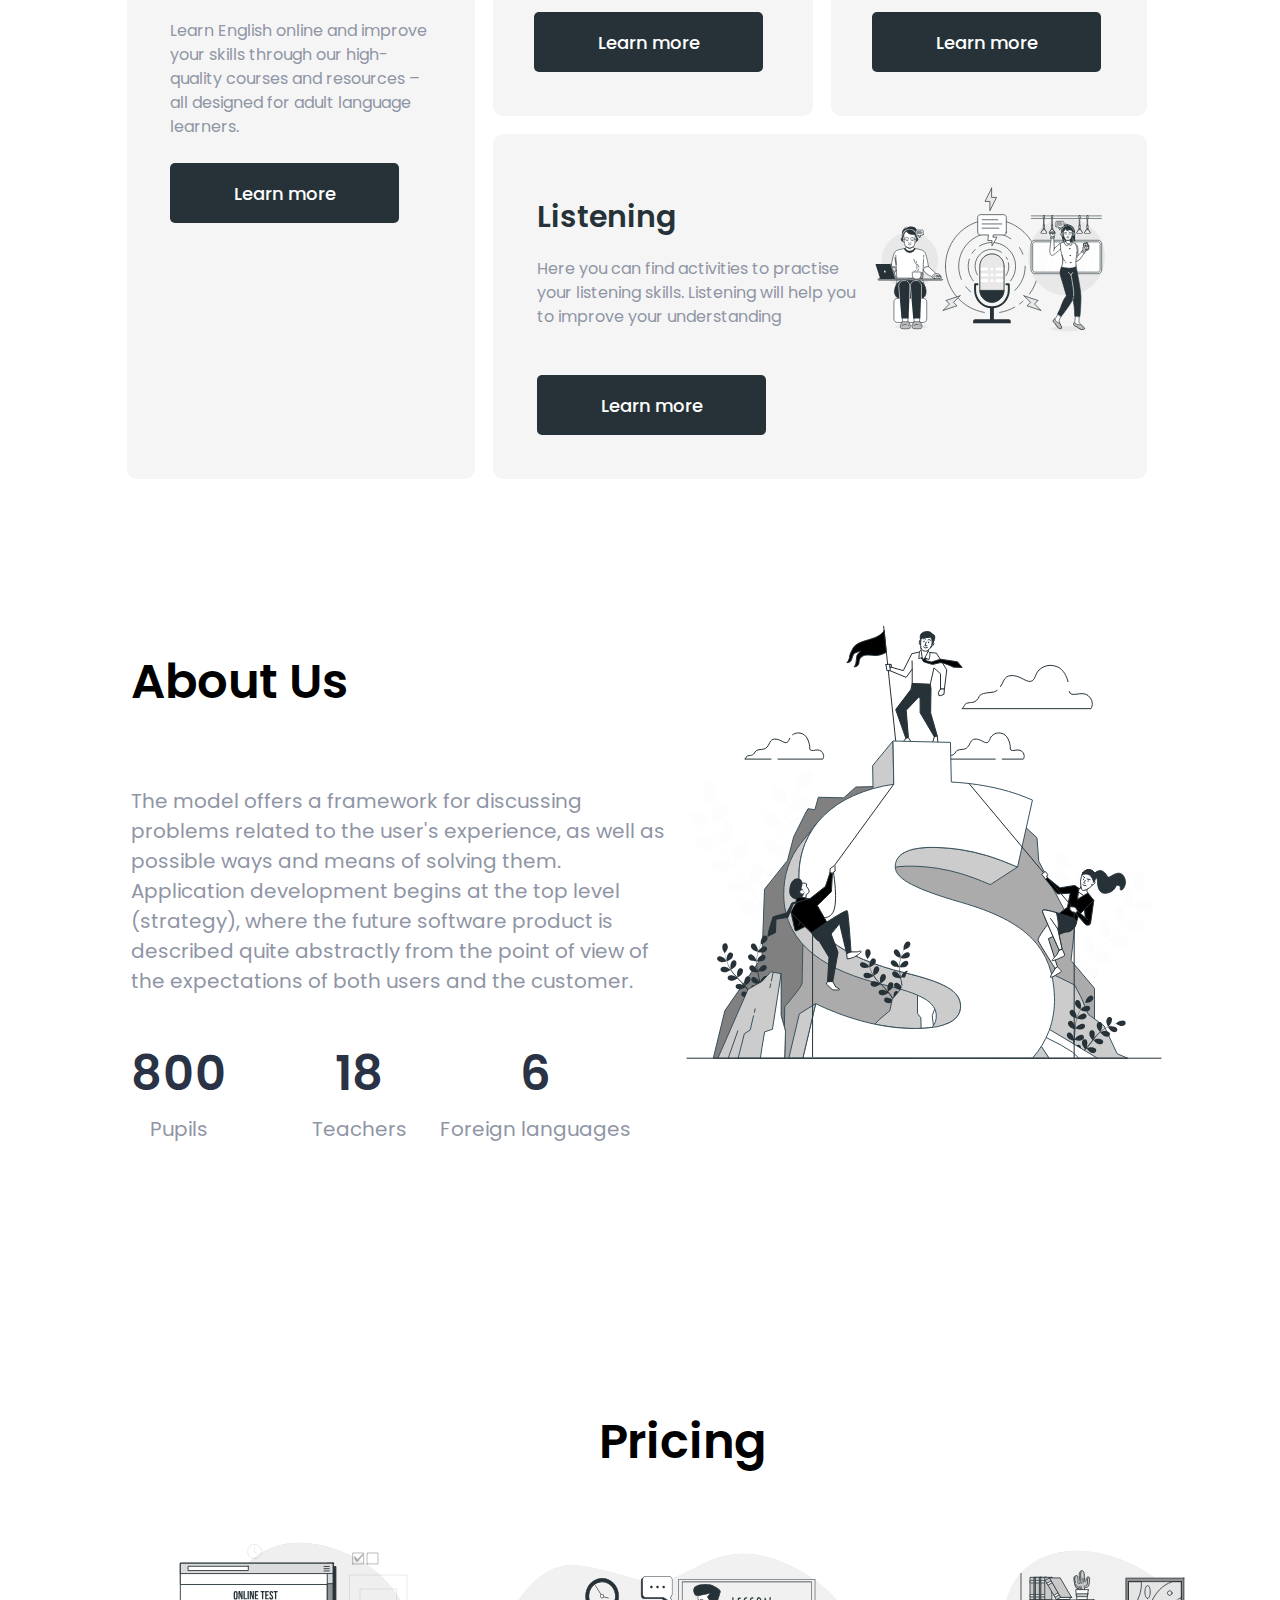
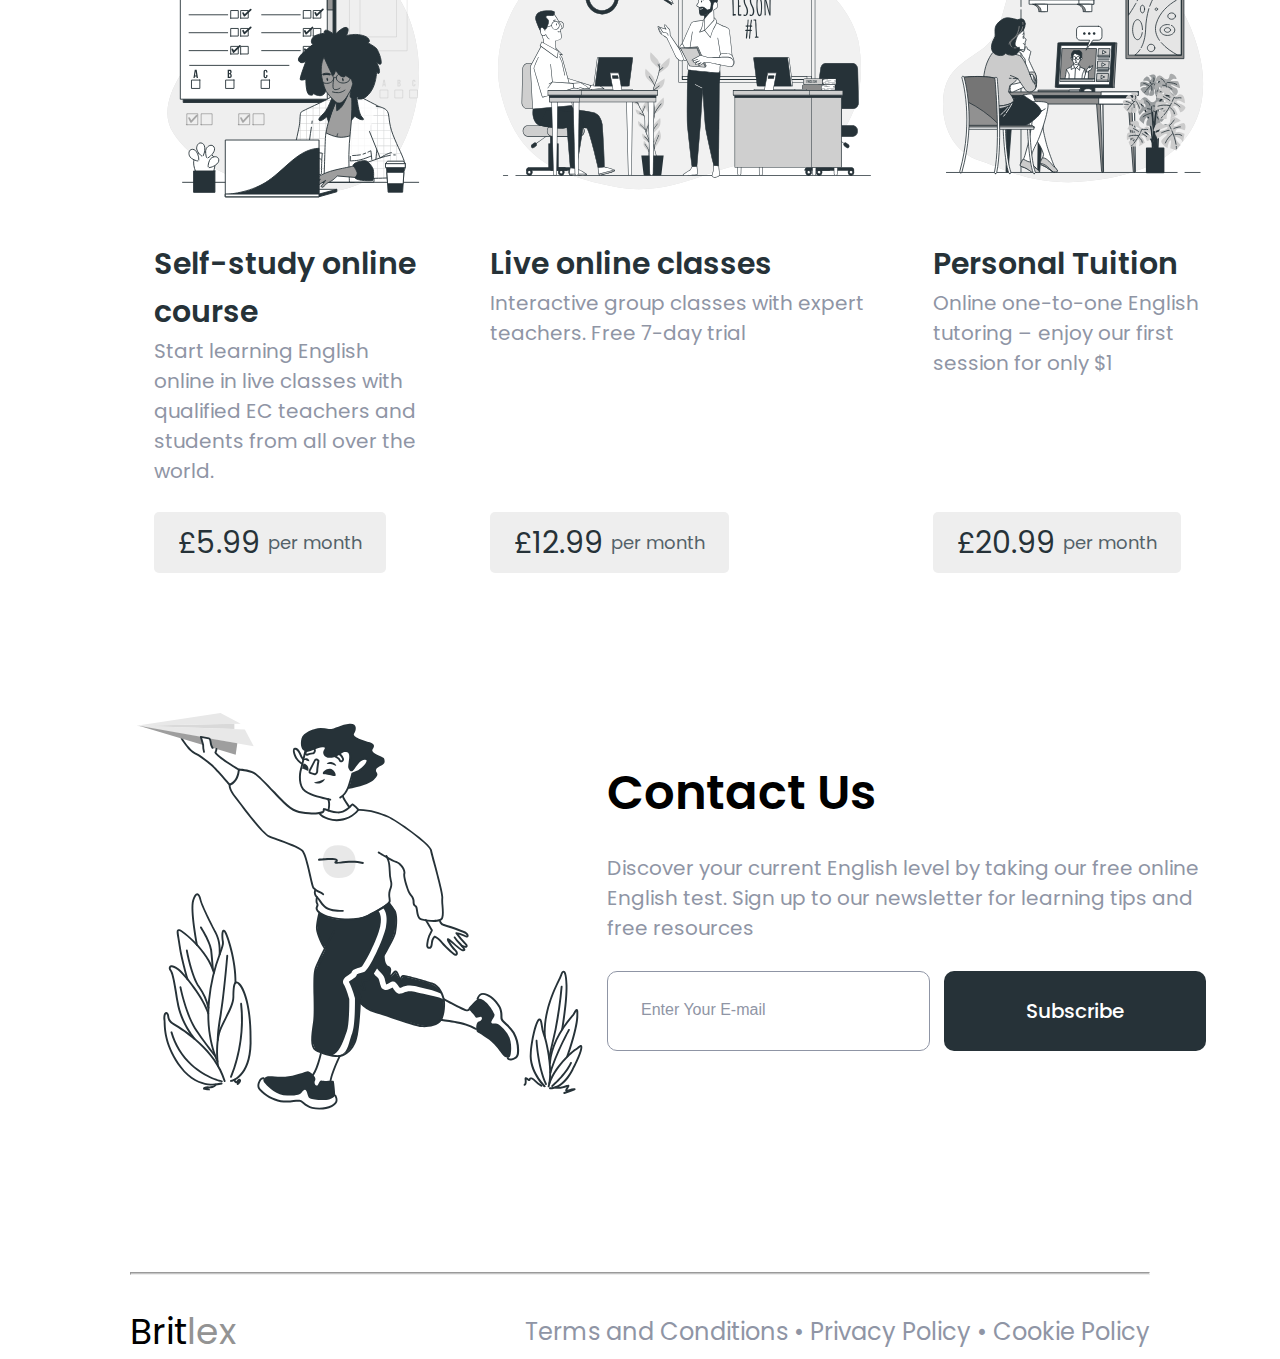
==== commit af6880b8: "Закончена работа над страницей (landing) project_2" ====
--- a/project_2/index.html
+++ b/project_2/index.html
@@ -18,10 +18,10 @@
             <div class="header_left">Brit<span class="header_left__color">lex</span></div>
             <nav class="header_center">
                 <!-- <li><a name="firstDisplay">Home</a></li> -->
-                <li><a href="skillsLink">Skills</a></li>
-                <li><a href="aboutLink">About Us</a></li>
-                <li><a href="pricingLink">Pricing</a></li>
-                <li><a href="contactsLink">Contacts</a></li>
+                <li><a href="#skillsLink">Skills</a></li>
+                <li><a href="#aboutLink">About Us</a></li>
+                <li><a href="#pricingLink">Pricing</a></li>
+                <li><a href="#contactsLink">Contacts</a></li>
                 <img class="header_center__burger" src="img/burger.svg" alt="menu">
             </nav>
             <button class="header_right">Let’s Talk</button>
@@ -37,7 +37,7 @@
                 </div>
                 <div class="firstDisplay_right"></div>
             </div>
-            <div class="skills">
+            <div class="skills" id="skillsLink">
                 <h2 class="skills_headding">Skills</h2>
                 <div class="skills_card">
                     <div class="skills_cardOne">
@@ -91,7 +91,7 @@
                     </div>
                 </div>
             </div>
-            <div class="aboutUs">
+            <div class="aboutUs" id="aboutLink">
                 <h2 class="aboutUs_headding">About Us</h2>
                 <p class="aboutUs_left">The model offers a framework for discussing problems related to the user's
                     experience, as
@@ -113,7 +113,7 @@
                 </div>
                 <div class="aboutUs_right"><img src="img/aboutUs.svg" alt="picture"></div>
             </div>
-            <div class="pricing">
+            <div class="pricing" id="pricingLink">
                 <h2 class="pricing_headding">Pricing</h2>
                 <div class="pricing_card online">
                     <img src="img/pricingOne.svg" alt="picture" class="imgEl">
@@ -153,9 +153,26 @@
                     </div>
                 </div>
             </div>
+            <div class="contactUs" id="contactsLink">
+                <img src="img/contactUs.svg" alt="" class="contactUs_img">
+                <h2 class="contactUs_headding">Contact Us</h2>
+                <p class="contactUs_txt">Discover your current English level by taking our free online English test.
+                    Sign
+                    up to our newsletter for learning tips and free resources</p>
+                <form action="#">
+                    <input type="email" placeholder="Enter Your E-mail">
+                    <button>Subscribe</button>
+                </form>
+            </div>
     </div>
     </main>
-    <footer class=""></footer>
+    <footer class="footer">
+        <hr class="footer_hr">
+        <div class="footerBlock">
+            <div class="footerBlock_left">Brit<span class="footerBlock_left__color">lex</span></div>
+            <div class="footerBlock_right">Terms and Conditions • Privacy Policy • Cookie Policy</div>
+        </div>
+    </footer>
     </div>
 </body>
 
--- a/project_2/style.css
+++ b/project_2/style.css
@@ -227,8 +227,8 @@
   .firstDisplay_left {
     margin-left: 40px;
     margin-top: 68px;
-    background-size: 70px;
-    background-position: 75% 11%;
+    background-size: 56px;
+    background-position: 75% 18%;
   }
 }
 
@@ -363,6 +363,7 @@
 .firstDisplay_left__btn {
   background: #263238;
   border-radius: 15px;
+  font-family: inherit;
   font-weight: 400;
   font-size: 36px;
   line-height: 54px;
@@ -651,6 +652,22 @@
   -ms-grid-column: 3;
   grid-area: tree;
   padding: 9px 43px 44px 41px;
+  display: -webkit-box;
+  display: -ms-flexbox;
+  display: flex;
+  -webkit-box-orient: vertical;
+  -webkit-box-direction: normal;
+      -ms-flex-direction: column;
+          flex-direction: column;
+  -webkit-box-pack: justify;
+      -ms-flex-pack: justify;
+          justify-content: space-between;
+}
+
+.skills_cardTree > button {
+  -ms-flex-item-align: start;
+      -ms-grid-row-align: start;
+      align-self: start;
 }
 
 .skills_cardTree div > img {
@@ -669,24 +686,9 @@
 @media (max-width: 992px) {
   .skills_cardTree {
     padding: 2px 14px 28px 18px;
-    display: -webkit-box;
-    display: -ms-flexbox;
-    display: flex;
-    -webkit-box-orient: vertical;
-    -webkit-box-direction: normal;
-        -ms-flex-direction: column;
-            flex-direction: column;
-    -webkit-box-pack: justify;
-        -ms-flex-pack: justify;
-            justify-content: space-between;
   }
   .skills_cardTree div > img {
     margin-left: -17px;
-  }
-  .skills_cardTree > button {
-    -ms-flex-item-align: start;
-        -ms-grid-row-align: start;
-        align-self: start;
   }
 }
 
@@ -767,15 +769,6 @@
 }
 
 @media (max-width: 724px) {
-  .skills_cardFour__flexBlock {
-    -webkit-box-orient: vertical;
-    -webkit-box-direction: normal;
-        -ms-flex-direction: column;
-            flex-direction: column;
-  }
-}
-
-@media (max-width: 575px) {
   .skills_cardFour {
     display: -webkit-box;
     display: -ms-flexbox;
@@ -787,12 +780,29 @@
     -webkit-box-pack: justify;
         -ms-flex-pack: justify;
             justify-content: space-between;
-    padding: 31px 10px 28px 17px;
   }
   .skills_cardFour > button {
     -ms-flex-item-align: start;
         -ms-grid-row-align: start;
         align-self: start;
+  }
+  .skills_cardFour__flexBlock {
+    display: -webkit-box;
+    display: -ms-flexbox;
+    display: flex;
+    -webkit-box-orient: vertical;
+    -webkit-box-direction: normal;
+        -ms-flex-direction: column;
+            flex-direction: column;
+    -webkit-box-pack: justify;
+        -ms-flex-pack: justify;
+            justify-content: space-between;
+  }
+}
+
+@media (max-width: 575px) {
+  .skills_cardFour {
+    padding: 31px 10px 28px 17px;
   }
 }
 
@@ -872,6 +882,7 @@
 .skills_cardOne > button, .skills_cardTwo > button, .skills_cardTree > button, .skills_cardFour > button {
   background: #263238;
   border-radius: 5px;
+  font-family: inherit;
   font-weight: 500;
   font-size: 18px;
   line-height: 27px;
@@ -894,14 +905,14 @@
 @media (max-width: 950px) {
   .skills_cardOne > button, .skills_cardTwo > button, .skills_cardTree > button, .skills_cardFour > button {
     padding: 14px 41px 14px 42px;
-    font-size: 16px;
+    font-size: 14px;
+    line-height: 24px;
   }
 }
 
 @media (max-width: 575px) {
   .skills_cardOne > button, .skills_cardTwo > button, .skills_cardTree > button, .skills_cardFour > button {
     padding: 14px 54px;
-    font-size: 14px;
     line-height: 21px;
   }
 }
@@ -962,6 +973,7 @@
  "pupils teachers language";
     margin-left: 33px;
     margin-right: 32px;
+    margin-top: 48px;
   }
 }
 
@@ -1025,6 +1037,12 @@
   }
 }
 
+@media (max-width: 320px) {
+  .aboutUs_headding {
+    font-size: 24px;
+  }
+}
+
 .aboutUs_left {
   -ms-grid-row: 2;
   -ms-grid-column: 1;
@@ -1199,8 +1217,6 @@
 }
 
 .pricing {
-  margin-left: 130px;
-  margin-right: 130px;
   margin: auto 130px 140px;
   display: -ms-grid;
   display: grid;
@@ -1223,6 +1239,33 @@
 @media (max-width: 767px) {
   .pricing {
     grid-gap: 0;
+    margin-bottom: 90px;
+  }
+}
+
+@media (max-width: 575px) {
+  .pricing {
+    -ms-grid-rows: 0.2fr 1fr 0.5fr 1fr;
+        grid-template-rows: 0.2fr 1fr 0.5fr 1fr;
+    -ms-grid-columns: 0.75fr;
+        grid-template-columns: 0.75fr;
+        grid-template-areas: "headdingPr"+ "online"+ "live"+ "personal";
+    grid-gap: 24px;
+    -webkit-box-pack: center;
+        -ms-flex-pack: center;
+            justify-content: center;
+  }
+}
+
+@media (max-width: 320px) {
+  .pricing {
+    -ms-grid-columns: 1fr;
+        grid-template-columns: 1fr;
+    margin-left: 16px;
+    margin-right: 16px;
   }
 }
 
@@ -1246,6 +1289,25 @@
   }
 }
 
+@media (max-width: 767px) {
+  .pricing_headding {
+    font-size: 30px;
+    margin: 40px 0 24px 0;
+  }
+}
+
+@media (max-width: 575px) {
+  .pricing_headding {
+    margin: 40px 0 0 0;
+  }
+}
+
+@media (max-width: 320px) {
+  .pricing_headding {
+    font-size: 24px;
+  }
+}
+
 .pricing_card {
   display: -ms-grid;
   display: grid;
@@ -1270,9 +1332,25 @@
   }
 }
 
+@media (max-width: 575px) {
+  .pricing_card {
+    -ms-grid-rows: 1fr 0.2fr 0.1fr;
+        grid-template-rows: 1fr 0.2fr 0.1fr;
+    margin-bottom: 40px;
+  }
+}
+
 .pricing_card > div > h3,
 .pricing_card > div > p {
   margin: 0;
+}
+
+@media (max-width: 575px) {
+  .pricing_card > div > h3,
+  .pricing_card > div > p {
+    text-align: center;
+    margin-bottom: 16px;
+  }
 }
 
 .pricing_card > div > h3 {
@@ -1296,6 +1374,18 @@
   }
 }
 
+@media (max-width: 575px) {
+  .pricing_card > div > h3 {
+    font-size: 24px;
+  }
+}
+
+@media (max-width: 320px) {
+  .pricing_card > div > h3 {
+    font-size: 18px;
+  }
+}
+
 .pricing_card > div > p {
   font-weight: 400;
   font-size: 20px;
@@ -1317,6 +1407,13 @@
   }
 }
 
+@media (max-width: 320px) {
+  .pricing_card > div > p {
+    font-size: 13px;
+    line-height: 20px;
+  }
+}
+
 .pricing_card > img {
   max-height: 280px;
   margin-bottom: 30px;
@@ -1334,6 +1431,12 @@
   .pricing_card > img {
     max-width: 200px;
     max-height: 200px;
+  }
+}
+
+@media (max-width: 575px) {
+  .pricing_card > img {
+    place-self: center;
   }
 }
 
@@ -1390,6 +1493,25 @@
   }
 }
 
+@media (max-width: 575px) {
+  .pricing_card .price {
+    margin: 0;
+    -ms-grid-column-align: center;
+        justify-self: center;
+  }
+}
+
+@media (max-width: 320px) {
+  .pricing_card .price_value {
+    font-size: 18px;
+    line-height: 27px;
+  }
+  .pricing_card .price_period {
+    font-size: 14px;
+    line-height: 21px;
+  }
+}
+
 .pricing .online {
   -ms-grid-row: 2;
   -ms-grid-column: 1;
@@ -1407,4 +1529,435 @@
   -ms-grid-column: 3;
   grid-area: personal;
 }
+
+.contactUs {
+  display: -ms-grid;
+  display: grid;
+  -ms-grid-columns: 0.7fr 1fr;
+      grid-template-columns: 0.7fr 1fr;
+  -ms-grid-rows: 120px 0.8fr 1fr;
+      grid-template-rows: 120px 0.8fr 1fr;
+      grid-template-areas: "contactImg contactHeadding"+ "contactImg contactTxt"+ "contactImg contactForm";
+  margin: auto 130px;
+}
+
+@media (max-width: 992px) {
+  .contactUs {
+    margin: auto 28px;
+    -ms-grid-columns: 0.8fr 1.2fr;
+        grid-template-columns: 0.8fr 1.2fr;
+    -ms-grid-rows: 100px 0.8fr 1fr;
+        grid-template-rows: 100px 0.8fr 1fr;
+  }
+}
+
+@media (max-width: 767px) {
+  .contactUs {
+    -ms-grid-columns: 0.7fr 1.2fr;
+        grid-template-columns: 0.7fr 1.2fr;
+  }
+}
+
+@media (max-width: 575px) {
+  .contactUs {
+    -ms-grid-columns: 1fr;
+        grid-template-columns: 1fr;
+    -ms-grid-rows: 100px 0.8fr 0.6fr 0.6fr;
+        grid-template-rows: 100px 0.8fr 0.6fr 0.6fr;
+        grid-template-areas: "contactHeadding"+ "contactImg"+ "contactTxt"+ "contactForm";
+    justify-items: center;
+  }
+}
+
+@media (max-width: 320px) {
+  .contactUs {
+    margin: auto 14px;
+  }
+}
+
+.contactUs > img {
+  -ms-grid-row: 1;
+  -ms-grid-row-span: 3;
+  -ms-grid-column: 1;
+  grid-area: contactImg;
+}
+
+@media (max-width: 992px) {
+  .contactUs > img {
+    max-width: 312px;
+    -ms-flex-item-align: center;
+        -ms-grid-row-align: center;
+        align-self: center;
+  }
+}
+
+@media (max-width: 767px) {
+  .contactUs > img {
+    max-width: 233px;
+  }
+}
+
+.contactUs > h2 {
+  -ms-grid-row: 1;
+  -ms-grid-column: 2;
+  grid-area: contactHeadding;
+  font-weight: 600;
+  font-size: 48px;
+  line-height: 80px;
+  color: #000000;
+}
+
+@media (max-width: 992px) {
+  .contactUs > h2 {
+    font-size: 36px;
+  }
+}
+
+@media (max-width: 767px) {
+  .contactUs > h2 {
+    font-size: 30px;
+  }
+}
+
+@media (max-width: 575px) {
+  .contactUs > h2 {
+    -webkit-margin-before: auto;
+            margin-block-start: auto;
+  }
+}
+
+@media (max-width: 320px) {
+  .contactUs > h2 {
+    font-size: 24px;
+  }
+}
+
+.contactUs > p {
+  -ms-grid-row: 2;
+  -ms-grid-column: 2;
+  grid-area: contactTxt;
+  font-weight: 400;
+  font-size: 20px;
+  line-height: 30px;
+  color: #8F95A5;
+}
+
+@media (max-width: 992px) {
+  .contactUs > p {
+    font-size: 16px;
+    line-height: 24px;
+  }
+}
+
+@media (max-width: 767px) {
+  .contactUs > p {
+    font-size: 14px;
+    line-height: 21px;
+  }
+}
+
+@media (max-width: 575px) {
+  .contactUs > p {
+    text-align: center;
+    line-height: 24px;
+  }
+}
+
+.contactUs > form {
+  -ms-grid-row: 3;
+  -ms-grid-column: 2;
+  grid-area: contactForm;
+  display: -webkit-box;
+  display: -ms-flexbox;
+  display: flex;
+  -webkit-box-align: start;
+      -ms-flex-align: start;
+          align-items: start;
+}
+
+@media (max-width: 460px) {
+  .contactUs > form {
+    -webkit-box-orient: vertical;
+    -webkit-box-direction: normal;
+        -ms-flex-direction: column;
+            flex-direction: column;
+  }
+}
+
+@media (max-width: 320px) {
+  .contactUs > form {
+    margin-top: 16px;
+  }
+}
+
+.contactUs > form > input {
+  padding: 31.5px 33px;
+  border: 1px solid #8F95A5;
+  border-radius: 10px;
+  width: 450px;
+  -webkit-box-sizing: border-box;
+          box-sizing: border-box;
+}
+
+@media (max-width: 1360px) {
+  .contactUs > form > input {
+    max-width: 323px;
+  }
+}
+
+@media (max-width: 992px) {
+  .contactUs > form > input {
+    padding: 22px 56px;
+  }
+}
+
+@media (max-width: 767px) {
+  .contactUs > form > input {
+    max-width: 283px;
+    padding: 16px 24px;
+    border-radius: 5px;
+  }
+}
+
+@media (max-width: 320px) {
+  .contactUs > form > input {
+    max-width: 290px;
+  }
+}
+
+.contactUs > form > input::-webkit-input-placeholder {
+  font-family: inherit;
+  font-weight: 400;
+  font-size: 16px;
+  line-height: 24px;
+  color: #8F95A5;
+}
+
+.contactUs > form > input:-ms-input-placeholder {
+  font-family: inherit;
+  font-weight: 400;
+  font-size: 16px;
+  line-height: 24px;
+  color: #8F95A5;
+}
+
+.contactUs > form > input::-ms-input-placeholder {
+  font-family: inherit;
+  font-weight: 400;
+  font-size: 16px;
+  line-height: 24px;
+  color: #8F95A5;
+}
+
+.contactUs > form > input::placeholder {
+  font-family: inherit;
+  font-weight: 400;
+  font-size: 16px;
+  line-height: 24px;
+  color: #8F95A5;
+}
+
+@media (max-width: 992px) {
+  .contactUs > form > input::-webkit-input-placeholder {
+    font-size: 14px;
+    line-height: 21px;
+  }
+  .contactUs > form > input:-ms-input-placeholder {
+    font-size: 14px;
+    line-height: 21px;
+  }
+  .contactUs > form > input::-ms-input-placeholder {
+    font-size: 14px;
+    line-height: 21px;
+  }
+  .contactUs > form > input::placeholder {
+    font-size: 14px;
+    line-height: 21px;
+  }
+}
+
+@media (max-width: 767px) {
+  .contactUs > form > input::-webkit-input-placeholder {
+    font-size: 12px;
+    line-height: 18px;
+  }
+  .contactUs > form > input:-ms-input-placeholder {
+    font-size: 12px;
+    line-height: 18px;
+  }
+  .contactUs > form > input::-ms-input-placeholder {
+    font-size: 12px;
+    line-height: 18px;
+  }
+  .contactUs > form > input::placeholder {
+    font-size: 12px;
+    line-height: 18px;
+  }
+}
+
+.contactUs > form > button {
+  background: #263238;
+  border-radius: 10px;
+  border: none;
+  color: white;
+  font-weight: 500;
+  font-size: 20px;
+  line-height: 30px;
+  padding: 25px 82px;
+  cursor: pointer;
+  margin-left: 14px;
+  font-family: inherit;
+  -webkit-box-sizing: border-box;
+          box-sizing: border-box;
+}
+
+@media (max-width: 992px) {
+  .contactUs > form > button {
+    padding: 18px 56px;
+    font-size: 16px;
+    line-height: 24px;
+  }
+}
+
+@media (max-width: 767px) {
+  .contactUs > form > button {
+    padding: 15px 39px;
+    font-size: 13px;
+    line-height: 20px;
+    border-radius: 5px;
+    margin-left: 6px;
+  }
+}
+
+@media (max-width: 575px) {
+  .contactUs > form > button {
+    margin-left: -10px;
+  }
+}
+
+@media (max-width: 460px) {
+  .contactUs > form > button {
+    margin-left: 0;
+    margin-top: 16px;
+    -ms-flex-item-align: center;
+        -ms-grid-row-align: center;
+        align-self: center;
+    padding: 15px 109px;
+  }
+}
+
+@media (max-width: 320px) {
+  .contactUs > form > button {
+    padding: 15px 112px;
+  }
+}
+
+.footer {
+  margin: 130px 130px;
+}
+
+@media (max-width: 992px) {
+  .footer {
+    margin: 130px 30px;
+  }
+}
+
+@media (max-width: 480px) {
+  .footer {
+    margin: 130px 15px;
+  }
+}
+
+.footer_hr {
+  background: #C4C4C4;
+  height: 1px;
+}
+
+.footerBlock {
+  margin-top: 30px;
+  display: -webkit-box;
+  display: -ms-flexbox;
+  display: flex;
+  -webkit-box-pack: justify;
+      -ms-flex-pack: justify;
+          justify-content: space-between;
+  -webkit-box-align: center;
+      -ms-flex-align: center;
+          align-items: center;
+}
+
+@media (max-width: 480px) {
+  .footerBlock {
+    -webkit-box-orient: vertical;
+    -webkit-box-direction: normal;
+        -ms-flex-direction: column;
+            flex-direction: column;
+  }
+}
+
+.footerBlock_left {
+  font-weight: 400;
+  font-size: 36px;
+  line-height: 54px;
+  color: #000000;
+}
+
+.footerBlock_left__color {
+  color: #939393;
+}
+
+@media (max-width: 992px) {
+  .footerBlock_left {
+    font-size: 30px;
+    line-height: 45px;
+  }
+}
+
+@media (max-width: 480px) {
+  .footerBlock_left {
+    font-size: 24px;
+    line-height: 36px;
+    margin-bottom: 24px;
+  }
+}
+
+.footerBlock_right {
+  font-weight: 400;
+  font-size: 24px;
+  line-height: 36px;
+  color: #8F95A5;
+}
+
+@media (max-width: 992px) {
+  .footerBlock_right {
+    font-size: 16px;
+    line-height: 24px;
+  }
+}
+
+@media (max-width: 767px) {
+  .footerBlock_right {
+    font-size: 13px;
+    line-height: 20px;
+  }
+}
+
+@media (max-width: 575px) {
+  .footerBlock_right {
+    font-size: 12px;
+    line-height: 18px;
+  }
+}
+
+@media (max-width: 320px) {
+  .footerBlock_right {
+    font-size: 11px;
+    line-height: 16px;
+  }
+}
 /*# sourceMappingURL=style.css.map */